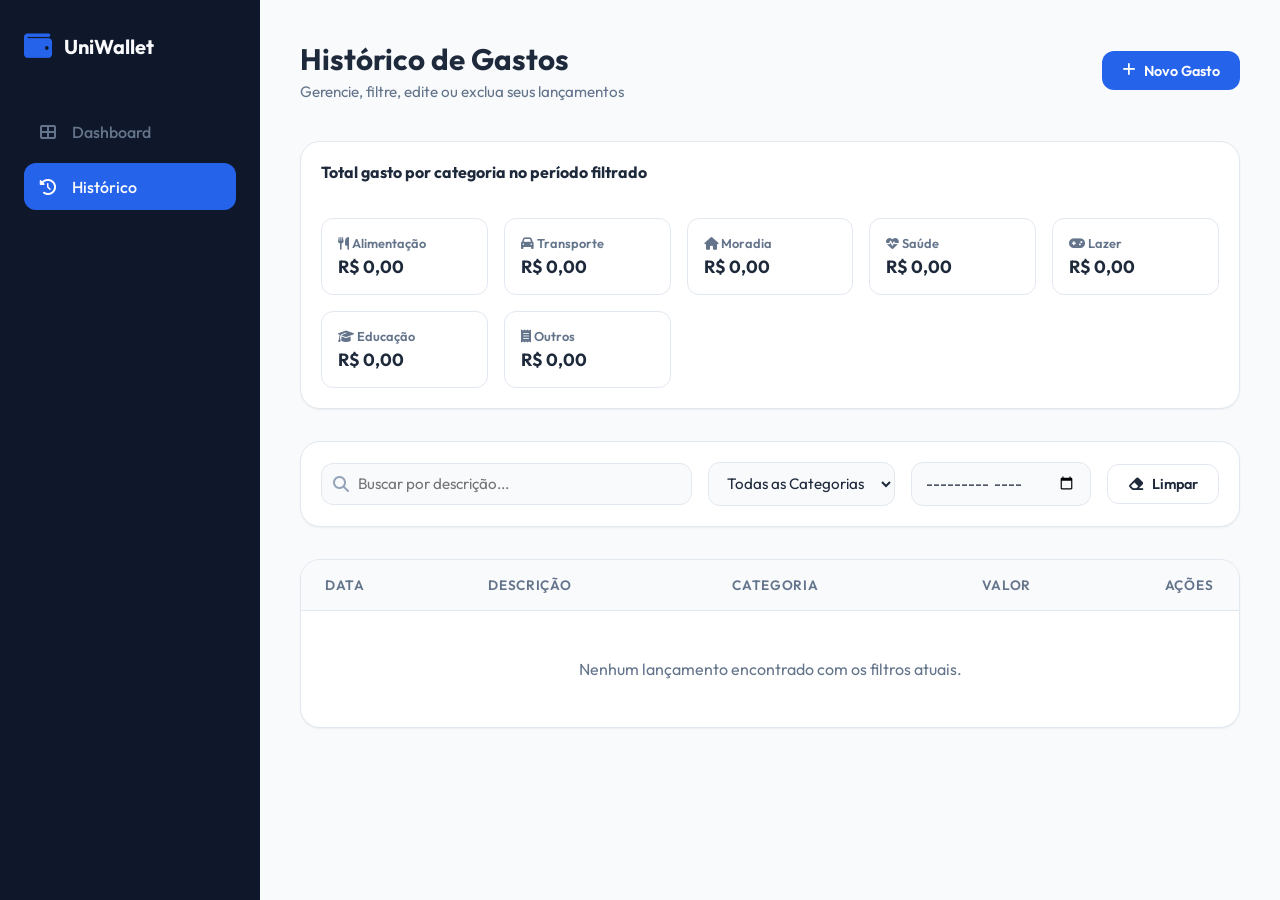
==== historico.html @ f59d824d "Add UniWallet UI, styles and core JS Introduce UniWallet MVP: update README and add responsive UI (i" ====
<!DOCTYPE html>
<html lang="pt-BR">

<head>
    <meta charset="UTF-8">
    <meta name="viewport" content="width=device-width, initial-scale=1.0">
    <title>Histórico de Gastos - UniWallet</title>
    <!-- FontAwesome Icons -->
    <link rel="stylesheet" href="https://cdnjs.cloudflare.com/ajax/libs/font-awesome/6.4.0/css/all.min.css">
    <!-- Custom CSS -->
    <link rel="stylesheet" href="css/style.css">
</head>

<body>
    <div class="app-container">
        <aside class="sidebar">
            <div class="sidebar-logo">
                <i class="fas fa-wallet" style="color: var(--color-blue);"></i>
                <span>UniWallet</span>
            </div>
            <ul class="sidebar-menu">
                <li class="menu-item">
                    <a href="index.html">
                        <i class="fas fa-th-large"></i>
                        <span>Dashboard</span>
                    </a>
                </li>
                <li class="menu-item active">
                    <a href="historico.html">
                        <i class="fas fa-history"></i>
                        <span>Histórico</span>
                    </a>
                </li>
            </ul>
        </aside>

        <main class="main-content">
            <header class="top-header">
                <div class="page-title">
                    <h1>Histórico de Gastos</h1>
                    <p>Gerencie, filtre, edite ou exclua seus lançamentos</p>
                </div>
                <div class="header-actions">
                    <button class="btn btn-primary" id="btn-add-expense-trigger">
                        <i class="fas fa-plus"></i> Novo Gasto
                    </button>
                </div>
            </header>

            <section class="content-block" style="padding: 1.25rem;">
                <h3 style="font-size: 1rem; font-weight: 700; margin-bottom: 0.75rem;">Total gasto por categoria no
                    período filtrado</h3>
                <div class="category-badges-grid" id="category-totals-summary">
                </div>
            </section>

            <section class="filter-bar">
                <div class="search-input-wrapper">
                    <i class="fas fa-search"></i>
                    <input type="text" id="filter-search" class="form-control" placeholder="Buscar por descrição...">
                </div>

                <div style="min-width: 150px;">
                    <select id="filter-category" class="form-control">
                        <option value="">Todas as Categorias</option>
                        <option value="Alimentação">Alimentação</option>
                        <option value="Transporte">Transporte</option>
                        <option value="Moradia">Moradia</option>
                        <option value="Saúde">Saúde</option>
                        <option value="Lazer">Lazer</option>
                        <option value="Educação">Educação</option>
                        <option value="Outros">Outros</option>
                    </select>
                </div>

                <div style="min-width: 150px;">
                    <input type="month" id="filter-month" class="form-control">
                </div>

                <button class="btn btn-secondary" id="btn-clear-filters" title="Limpar Filtros">
                    <i class="fas fa-eraser"></i> Limpar
                </button>
            </section>

            <section class="table-responsive">
                <table class="custom-table">
                    <thead>
                        <tr>
                            <th>Data</th>
                            <th>Descrição</th>
                            <th>Categoria</th>
                            <th>Valor</th>
                            <th style="width: 100px; text-align: center;">Ações</th>
                        </tr>
                    </thead>
                    <tbody id="expenses-table-body">
                        <!-- Linhas renderizadas dinamicamente pelo JS -->
                    </tbody>
                </table>
            </section>
        </main>
    </div>

    <div class="modal-overlay" id="modal-expense-overlay">
        <div class="modal-card">
            <div class="modal-header">
                <h3 id="modal-title">Adicionar Novo Gasto</h3>
                <button class="modal-close" id="modal-expense-close">&times;</button>
            </div>
            <form id="form-expense">
                <div class="modal-body">
                    <input type="hidden" id="expense-id">

                    <div class="form-group">
                        <label for="expense-desc">Descrição</label>
                        <input type="text" id="expense-desc" class="form-control" placeholder="Ex: Mercado mensal"
                            required>
                    </div>

                    <div class="form-group">
                        <label for="expense-value">Valor (R$)</label>
                        <input type="number" id="expense-value" class="form-control" placeholder="0,00" step="0.01"
                            min="0.01" required>
                    </div>

                    <div class="form-group">
                        <label for="expense-category">Categoria</label>
                        <select id="expense-category" class="form-control" required>
                            <option value="" disabled selected>Selecione uma categoria</option>
                            <option value="Alimentação">Alimentação</option>
                            <option value="Transporte">Transporte</option>
                            <option value="Moradia">Moradia</option>
                            <option value="Saúde">Saúde</option>
                            <option value="Lazer">Lazer</option>
                            <option value="Educação">Educação</option>
                            <option value="Outros">Outros</option>
                        </select>
                    </div>

                    <div class="form-group">
                        <label for="expense-date">Data</label>
                        <input type="date" id="expense-date" class="form-control" required>
                    </div>
                </div>
                <div class="modal-footer">
                    <button type="button" class="btn btn-secondary" id="btn-cancel-expense">Cancelar</button>
                    <button type="submit" class="btn btn-primary">Salvar Gasto</button>
                </div>
            </form>
        </div>
    </div>

    <div class="modal-overlay" id="modal-confirm-overlay">
        <div class="modal-card" style="max-width: 400px;">
            <div class="modal-header">
                <h3>Confirmar Exclusão</h3>
                <button class="modal-close" id="modal-confirm-close">&times;</button>
            </div>
            <div class="modal-body">
                <p>Você tem certeza que deseja excluir o gasto <strong id="delete-expense-title"></strong>?</p>
                <p style="font-size: 0.8rem; color: var(--text-secondary); margin-top: 0.5rem;">Esta ação não pode ser
                    desfeita.</p>
            </div>
            <div class="modal-footer">
                <button class="btn btn-secondary" id="btn-confirm-cancel">Cancelar</button>
                <button class="btn btn-danger" id="btn-confirm-delete">Excluir</button>
            </div>
        </div>
    </div>

    <script src="js/storage.js"></script>
    <script src="js/app.js"></script>
    <script src="js/historico.js"></script>
</body>

</html>
---- css/style.css ----
@import url('https://fonts.googleapis.com/css2?family=Outfit:wght@300;400;500;600;700;800&display=swap');

:root {
    --bg-primary: #f8fafc;
    --bg-secondary: #ffffff;
    --bg-sidebar: #0f172a;
    --text-primary: #1e293b;
    --text-secondary: #64748b;
    --text-light: #94a3b8;
    --text-on-sidebar: #f8fafc;

    --color-blue: #2563eb;
    --color-blue-light: #eff6ff;
    --color-green: #10b981;
    --color-green-light: #ecfdf5;
    --color-red: #ef4444;
    --color-red-light: #fef2f2;
    --color-yellow: #f59e0b;
    --color-yellow-light: #fffbeb;
    --color-border: #e2e8f0;

    --shadow-sm: 0 1px 2px 0 rgb(0 0 0 / 0.05);
    --shadow-md: 0 4px 6px -1px rgb(0 0 0 / 0.1), 0 2px 4px -2px rgb(0 0 0 / 0.1);
    --shadow-lg: 0 10px 15px -3px rgb(0 0 0 / 0.1), 0 4px 6px -4px rgb(0 0 0 / 0.1);
    --shadow-xl: 0 20px 25px -5px rgb(0 0 0 / 0.1), 0 8px 10px -6px rgb(0 0 0 / 0.1);

    --border-radius-sm: 0.375rem;
    --border-radius-md: 0.75rem;
    --border-radius-lg: 1.25rem;

    --transition-fast: 0.15s ease;
    --transition-normal: 0.3s cubic-bezier(0.4, 0, 0.2, 1);
}


* {
    margin: 0;
    padding: 0;
    box-sizing: border-box;
    font-family: 'Outfit', sans-serif;
    scrollbar-width: thin;
    scrollbar-color: var(--text-light) transparent;
}

body {
    background-color: var(--bg-primary);
    color: var(--text-primary);
    min-height: 100vh;
    display: flex;
    transition: background-color var(--transition-normal), color var(--transition-normal);
    overflow-x: hidden;
}

/* Sidebar Layout */
.app-container {
    display: flex;
    width: 100%;
    min-height: 100vh;
}

.sidebar {
    width: 260px;
    background-color: var(--bg-sidebar);
    color: var(--text-on-sidebar);
    padding: 2rem 1.5rem;
    display: flex;
    flex-direction: column;
    justify-content: space-between;
    transition: width var(--transition-normal);
    position: fixed;
    height: 100vh;
    z-index: 100;
}

.sidebar-logo {
    display: flex;
    align-items: center;
    gap: 0.75rem;
    font-size: 1.25rem;
    font-weight: 700;
    margin-bottom: 3rem;
}

.sidebar-logo i {
    font-size: 1.75rem;
    color: var(--color-blue);
}

.sidebar-menu {
    list-style: none;
    display: flex;
    flex-direction: column;
    gap: 0.5rem;
    flex-grow: 1;
}

.menu-item a {
    display: flex;
    align-items: center;
    gap: 1rem;
    padding: 0.85rem 1rem;
    color: var(--text-secondary);
    text-decoration: none;
    border-radius: var(--border-radius-md);
    font-weight: 500;
    transition: all var(--transition-fast);
}

.menu-item.active a,
.menu-item a:hover {
    color: var(--text-on-sidebar);
    background-color: rgba(255, 255, 255, 0.05);
}

.menu-item.active a {
    background-color: var(--color-blue);
}

.menu-item.active a i {
    color: white;
}

.sidebar-footer {
    display: flex;
    flex-direction: column;
    gap: 1rem;
    margin-top: auto;
}


/* Main Content Area */
.main-content {
    flex-grow: 1;
    margin-left: 260px;
    padding: 2.5rem;
    min-height: 100vh;
    display: flex;
    flex-direction: column;
    gap: 2rem;
    transition: margin-left var(--transition-normal);
}

/* Header */
.top-header {
    display: flex;
    justify-content: space-between;
    align-items: center;
    margin-bottom: 0.5rem;
}

.page-title h1 {
    font-size: 1.85rem;
    font-weight: 700;
}

.page-title p {
    color: var(--text-secondary);
    font-size: 0.95rem;
    margin-top: 0.25rem;
}

.header-actions {
    display: flex;
    align-items: center;
    gap: 1rem;
}

/* Buttons */
.btn {
    display: inline-flex;
    align-items: center;
    gap: 0.5rem;
    padding: 0.65rem 1.25rem;
    border-radius: var(--border-radius-md);
    font-weight: 600;
    cursor: pointer;
    border: none;
    transition: all var(--transition-fast);
    font-size: 0.9rem;
}

.btn:active {
    transform: scale(0.97);
}

.btn-primary {
    background-color: var(--color-blue);
    color: white;
}

.btn-primary:hover {
    background-color: #1d4ed8;
    box-shadow: 0 4px 12px rgba(37, 99, 235, 0.2);
}

.btn-secondary {
    background-color: var(--bg-secondary);
    color: var(--text-primary);
    border: 1px solid var(--color-border);
}

.btn-secondary:hover {
    background-color: var(--bg-primary);
}

.btn-danger {
    background-color: var(--color-red-light);
    color: var(--color-red);
}

.btn-danger:hover {
    background-color: var(--color-red);
    color: white;
}

/* Cards Section */
.stats-grid {
    display: grid;
    grid-template-columns: repeat(auto-fit, minmax(220px, 1fr));
    gap: 1.5rem;
}

.stat-card {
    background-color: var(--bg-secondary);
    border-radius: var(--border-radius-lg);
    padding: 1.5rem;
    border: 1px solid var(--color-border);
    box-shadow: var(--shadow-sm);
    display: flex;
    align-items: center;
    justify-content: space-between;
    transition: transform var(--transition-fast), box-shadow var(--transition-fast);
}

.stat-card:hover {
    transform: translateY(-2px);
    box-shadow: var(--shadow-md);
}

.stat-info {
    display: flex;
    flex-direction: column;
    gap: 0.35rem;
}

.stat-label {
    font-size: 0.85rem;
    font-weight: 600;
    color: var(--text-secondary);
    text-transform: uppercase;
    letter-spacing: 0.05em;
}

.stat-value {
    font-size: 1.65rem;
    font-weight: 700;
}

.stat-icon {
    width: 48px;
    height: 48px;
    border-radius: var(--border-radius-md);
    display: flex;
    align-items: center;
    justify-content: center;
    font-size: 1.35rem;
}

.stat-icon.blue {
    background-color: var(--color-blue-light);
    color: var(--color-blue);
}

.stat-icon.green {
    background-color: var(--color-green-light);
    color: var(--color-green);
}

.stat-icon.red {
    background-color: var(--color-red-light);
    color: var(--color-red);
}

.stat-icon.yellow {
    background-color: var(--color-yellow-light);
    color: var(--color-yellow);
}

/* Charts and Lists Grid */
.dashboard-grid {
    display: grid;
    grid-template-columns: 1.6fr 1fr;
    gap: 1.5rem;
}

@media (max-width: 1024px) {
    .dashboard-grid {
        grid-template-columns: 1fr;
    }
}

.content-block {
    background-color: var(--bg-secondary);
    border-radius: var(--border-radius-lg);
    padding: 1.75rem;
    border: 1px solid var(--color-border);
    box-shadow: var(--shadow-sm);
    display: flex;
    flex-direction: column;
    gap: 1.5rem;
}

.block-header {
    display: flex;
    justify-content: space-between;
    align-items: center;
}

.block-header h2 {
    font-size: 1.2rem;
    font-weight: 700;
}

.chart-container {
    position: relative;
    width: 100%;
    min-height: 280px;
    display: flex;
    align-items: center;
    justify-content: center;
}

/* Recent Transactions List */
.recent-list {
    display: flex;
    flex-direction: column;
    gap: 1rem;
}

.transaction-item {
    display: flex;
    justify-content: space-between;
    align-items: center;
    padding: 0.85rem 1rem;
    background-color: var(--bg-primary);
    border-radius: var(--border-radius-md);
    border-left: 4px solid var(--color-blue);
    transition: transform var(--transition-fast);
}

.transaction-item:hover {
    transform: translateX(4px);
}

.transaction-item.Alimentação {
    border-left-color: #f59e0b;
}

.transaction-item.Transporte {
    border-left-color: #3b82f6;
}

.transaction-item.Moradia {
    border-left-color: #8b5cf6;
}

.transaction-item.Saúde {
    border-left-color: #10b981;
}

.transaction-item.Lazer {
    border-left-color: #ec4899;
}

.transaction-item.Educação {
    border-left-color: #6366f1;
}

.transaction-item.Outros {
    border-left-color: #64748b;
}

.transaction-info {
    display: flex;
    flex-direction: column;
    gap: 0.2rem;
}

.transaction-name {
    font-weight: 600;
    font-size: 0.95rem;
}

.transaction-meta {
    display: flex;
    align-items: center;
    gap: 0.75rem;
    font-size: 0.8rem;
    color: var(--text-secondary);
}

.tag {
    padding: 0.15rem 0.5rem;
    border-radius: 50px;
    font-weight: 500;
    font-size: 0.75rem;
}

.tag-orange {
    background-color: var(--color-yellow-light);
    color: var(--color-yellow);
}

.transaction-val {
    font-weight: 700;
    font-size: 1rem;
    color: var(--color-red);
}

/* Modal Styling */
.modal-overlay {
    position: fixed;
    top: 0;
    left: 0;
    width: 100vw;
    height: 100vh;
    background: rgba(15, 23, 42, 0.6);
    backdrop-filter: blur(4px);
    display: flex;
    align-items: center;
    justify-content: center;
    z-index: 1000;
    opacity: 0;
    pointer-events: none;
    transition: opacity var(--transition-normal);
}

.modal-overlay.active {
    opacity: 1;
    pointer-events: auto;
}

.modal-card {
    background-color: var(--bg-secondary);
    border-radius: var(--border-radius-lg);
    width: 90%;
    max-width: 480px;
    box-shadow: var(--shadow-xl);
    transform: translateY(20px);
    transition: transform var(--transition-normal);
    overflow: hidden;
}

.modal-overlay.active .modal-card {
    transform: translateY(0);
}

.modal-header {
    padding: 1.5rem;
    border-bottom: 1px solid var(--color-border);
    display: flex;
    justify-content: space-between;
    align-items: center;
}

.modal-header h3 {
    font-size: 1.25rem;
    font-weight: 700;
}

.modal-close {
    background: none;
    border: none;
    font-size: 1.5rem;
    cursor: pointer;
    color: var(--text-secondary);
    transition: color var(--transition-fast);
}

.modal-close:hover {
    color: var(--text-primary);
}

.modal-body {
    padding: 1.5rem;
}

/* Forms */
.form-group {
    margin-bottom: 1.25rem;
}

.form-group label {
    display: block;
    font-size: 0.85rem;
    font-weight: 600;
    margin-bottom: 0.5rem;
    color: var(--text-secondary);
}

.form-control {
    width: 100%;
    padding: 0.65rem 0.85rem;
    border-radius: var(--border-radius-md);
    border: 1px solid var(--color-border);
    background-color: var(--bg-primary);
    color: var(--text-primary);
    font-size: 0.95rem;
    outline: none;
    transition: border-color var(--transition-fast), box-shadow var(--transition-fast);
}

.form-control:focus {
    border-color: var(--color-blue);
    box-shadow: 0 0 0 3px rgba(37, 99, 235, 0.15);
}

.modal-footer {
    padding: 1.25rem 1.5rem;
    border-top: 1px solid var(--color-border);
    display: flex;
    justify-content: flex-end;
    gap: 0.75rem;
}

/* Toast Notifications */
.toast-container {
    position: fixed;
    bottom: 2rem;
    right: 2rem;
    display: flex;
    flex-direction: column;
    gap: 0.75rem;
    z-index: 2000;
}

.toast {
    background-color: var(--bg-secondary);
    color: var(--text-primary);
    padding: 1rem 1.5rem;
    border-radius: var(--border-radius-md);
    box-shadow: var(--shadow-lg);
    border-left: 4px solid var(--color-blue);
    display: flex;
    align-items: center;
    gap: 0.75rem;
    font-weight: 500;
    animation: slideIn 0.3s forwards, fadeOut 0.3s 2.7s forwards;
    pointer-events: none;
}

.toast.success {
    border-left-color: var(--color-green);
}

.toast.error {
    border-left-color: var(--color-red);
}

@keyframes slideIn {
    from {
        transform: translateY(100px);
        opacity: 0;
    }

    to {
        transform: translateY(0);
        opacity: 1;
    }
}

@keyframes fadeOut {
    from {
        opacity: 1;
    }

    to {
        opacity: 0;
    }
}

/* History Page Layout */
.filter-bar {
    display: flex;
    gap: 1rem;
    flex-wrap: wrap;
    align-items: center;
    background-color: var(--bg-secondary);
    padding: 1.25rem;
    border-radius: var(--border-radius-lg);
    border: 1px solid var(--color-border);
    box-shadow: var(--shadow-sm);
}

.search-input-wrapper {
    position: relative;
    flex-grow: 1;
    min-width: 200px;
}

.search-input-wrapper i {
    position: absolute;
    left: 0.75rem;
    top: 50%;
    transform: translateY(-50%);
    color: var(--text-light);
}

.search-input-wrapper input {
    padding-left: 2.25rem;
}

.table-responsive {
    width: 100%;
    overflow-x: auto;
    background-color: var(--bg-secondary);
    border-radius: var(--border-radius-lg);
    border: 1px solid var(--color-border);
    box-shadow: var(--shadow-sm);
}

.custom-table {
    width: 100%;
    border-collapse: collapse;
    text-align: left;
}

.custom-table th,
.custom-table td {
    padding: 1rem 1.5rem;
    border-bottom: 1px solid var(--color-border);
}

.custom-table th {
    background-color: var(--bg-primary);
    font-weight: 600;
    color: var(--text-secondary);
    font-size: 0.85rem;
    text-transform: uppercase;
    letter-spacing: 0.05em;
}

.custom-table tr:last-child td {
    border-bottom: none;
}

.custom-table tbody tr {
    transition: background-color var(--transition-fast);
}

.custom-table tbody tr:hover {
    background-color: var(--bg-primary);
}

.action-btns {
    display: flex;
    gap: 0.5rem;
}

.btn-icon {
    width: 32px;
    height: 32px;
    display: flex;
    align-items: center;
    justify-content: center;
    border-radius: var(--border-radius-sm);
    border: none;
    cursor: pointer;
    transition: all var(--transition-fast);
    font-size: 0.9rem;
}

.btn-icon-edit {
    background-color: var(--color-blue-light);
    color: var(--color-blue);
}

.btn-icon-edit:hover {
    background-color: var(--color-blue);
    color: white;
}

.btn-icon-delete {
    background-color: var(--color-red-light);
    color: var(--color-red);
}

.btn-icon-delete:hover {
    background-color: var(--color-red);
    color: white;
}

/* Category Indicators Grid (Historico) */
.category-badges-grid {
    display: grid;
    grid-template-columns: repeat(auto-fit, minmax(140px, 1fr));
    gap: 1rem;
}

.category-badge-card {
    background-color: var(--bg-secondary);
    padding: 1rem;
    border-radius: var(--border-radius-md);
    border: 1px solid var(--color-border);
    display: flex;
    flex-direction: column;
    gap: 0.25rem;
}

.category-badge-card .category-name {
    font-size: 0.8rem;
    font-weight: 600;
    color: var(--text-secondary);
}

.category-badge-card .category-total {
    font-size: 1.1rem;
    font-weight: 700;
}

/* Onboarding Landing Page */
.landing-hero {
    display: flex;
    flex-direction: column;
    align-items: center;
    justify-content: center;
    text-align: center;
    max-width: 680px;
    margin: 4rem auto;
    gap: 1.5rem;
}

.landing-hero h1 {
    font-size: 3rem;
    font-weight: 800;
    line-height: 1.15;
    background: linear-gradient(135deg, var(--color-blue), var(--color-green));
    -webkit-background-clip: text;
    background-clip: text;
    -webkit-text-fill-color: transparent;
}

.landing-hero p {
    font-size: 1.15rem;
    color: var(--text-secondary);
    line-height: 1.6;
}

.features-grid {
    display: grid;
    grid-template-columns: repeat(auto-fit, minmax(280px, 1fr));
    gap: 2rem;
    margin: 3rem 0;
}

.feature-card {
    background-color: var(--bg-secondary);
    border-radius: var(--border-radius-lg);
    padding: 2rem;
    border: 1px solid var(--color-border);
    box-shadow: var(--shadow-sm);
    display: flex;
    flex-direction: column;
    gap: 1rem;
}

.feature-card i {
    font-size: 2rem;
    color: var(--color-blue);
}

.feature-card h3 {
    font-size: 1.25rem;
    font-weight: 700;
}

.feature-card p {
    color: var(--text-secondary);
    line-height: 1.5;
}

/* Responsive elements */
@media (max-width: 768px) {
    body {
        flex-direction: column;
    }

    .sidebar {
        width: 100%;
        height: auto;
        position: relative;
        padding: 1.25rem 1rem;
        flex-direction: row;
        align-items: center;
        justify-content: space-between;
    }

    .sidebar-logo {
        margin-bottom: 0;
    }

    .sidebar-menu {
        display: none;
        /* Can be handled as a drawer or dropdown if needed, for simplicity we keep it clean or make a horizontal menu */
    }

    .sidebar-horizontal-menu {
        display: flex;
        gap: 0.5rem;
    }

    .sidebar-footer {
        display: none;
    }

    .main-content {
        margin-left: 0;
        padding: 1.25rem;
    }

    .landing-hero h1 {
        font-size: 2.25rem;
    }
}
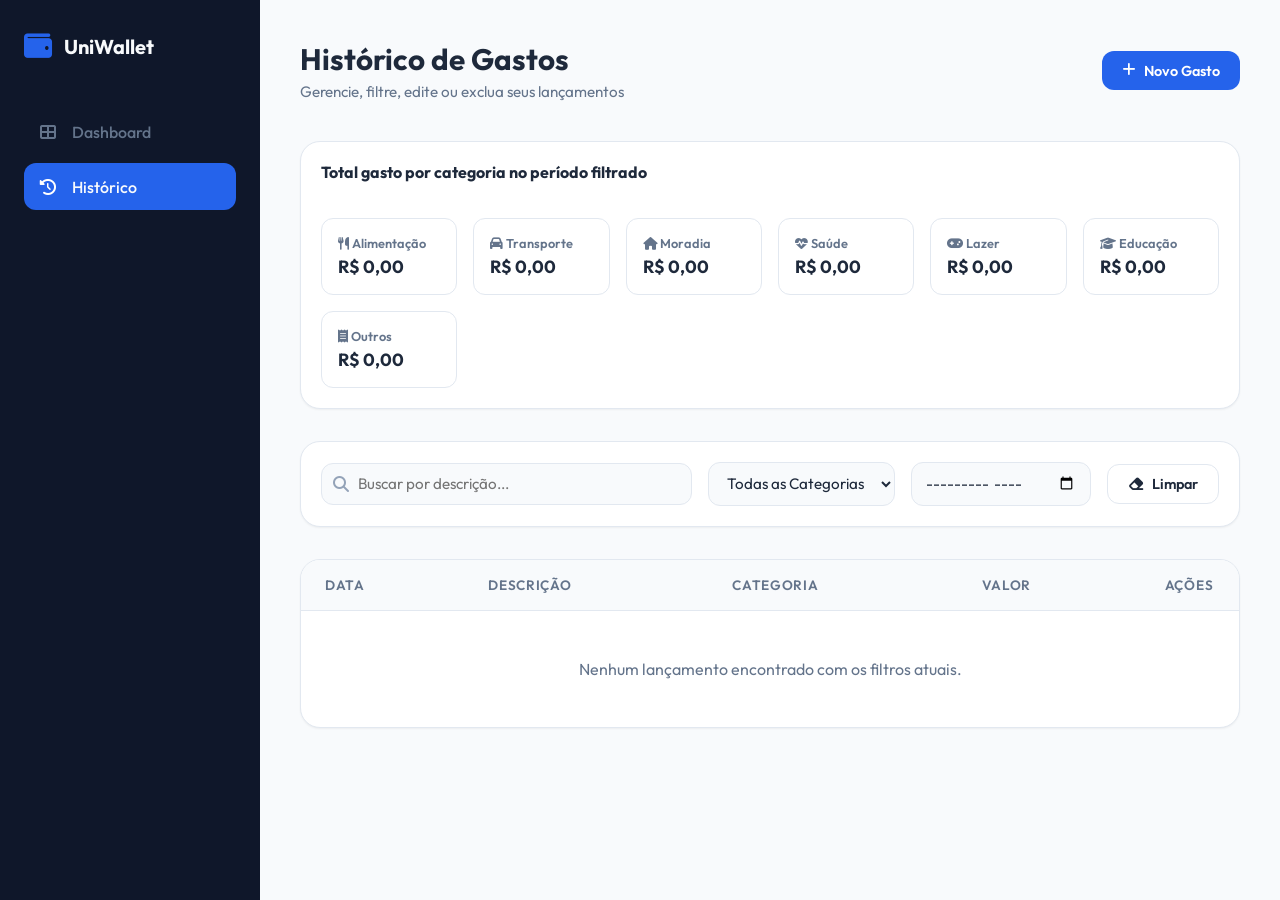
==== commit bae5f144: "Add SVG favicons, responsive header and JS fixes Adjust responsive styles: convert sidebar to a fixe" ====
--- a/historico.html
+++ b/historico.html
@@ -5,6 +5,8 @@
     <meta charset="UTF-8">
     <meta name="viewport" content="width=device-width, initial-scale=1.0">
     <title>Histórico de Gastos - UniWallet</title>
+    <!-- Favicon SVG -->
+    <link rel="icon" type="image/svg+xml" href="data:image/svg+xml,<svg xmlns='http://www.w3.org/2000/svg' viewBox='0 0 24 24' fill='%232563eb'><path d='M21 18v1c0 1.1-.9 2-2 2H5c-1.11 0-2-.9-2-2V5c0-1.1.89-2 2-2h14c1.1 0 2 .9 2 2v1h-9c-1.11 0-2-.9-2-2v8c0 1.1.89 2 2 2h9zm-9-2h10V8H12v8zm4-2.5c-.83 0-1.5-.67-1.5-1.5s.67-1.5 1.5-1.5 1.5.67 1.5 1.5-.67 1.5-1.5 1.5z'/></svg>">
     <!-- FontAwesome Icons -->
     <link rel="stylesheet" href="https://cdnjs.cloudflare.com/ajax/libs/font-awesome/6.4.0/css/all.min.css">
     <!-- Custom CSS -->
--- a/css/style.css
+++ b/css/style.css
@@ -422,8 +422,8 @@
     position: fixed;
     top: 0;
     left: 0;
-    width: 100vw;
-    height: 100vh;
+    right: 0;
+    bottom: 0;
     background: rgba(15, 23, 42, 0.6);
     backdrop-filter: blur(4px);
     display: flex;
@@ -693,7 +693,7 @@
 /* Category Indicators Grid (Historico) */
 .category-badges-grid {
     display: grid;
-    grid-template-columns: repeat(auto-fit, minmax(140px, 1fr));
+    grid-template-columns: repeat(auto-fit, minmax(120px, 1fr));
     gap: 1rem;
 }
 
@@ -787,26 +787,35 @@
 
     .sidebar {
         width: 100%;
-        height: auto;
-        position: relative;
-        padding: 1.25rem 1rem;
+        height: 60px;
+        position: fixed;
+        top: 0;
+        left: 0;
+        right: 0;
+        padding: 0 1.25rem;
         flex-direction: row;
         align-items: center;
         justify-content: space-between;
+        z-index: 1000;
+        border-bottom: 1px solid var(--color-border);
     }
 
     .sidebar-logo {
         margin-bottom: 0;
+        font-size: 1.1rem;
     }
 
     .sidebar-menu {
-        display: none;
-        /* Can be handled as a drawer or dropdown if needed, for simplicity we keep it clean or make a horizontal menu */
-    }
-
-    .sidebar-horizontal-menu {
         display: flex;
+        flex-direction: row;
         gap: 0.5rem;
+        flex-grow: 0;
+    }
+
+    .menu-item a {
+        padding: 0.4rem 0.65rem;
+        font-size: 0.8rem;
+        gap: 0.35rem;
     }
 
     .sidebar-footer {
@@ -815,10 +824,35 @@
 
     .main-content {
         margin-left: 0;
-        padding: 1.25rem;
-    }
-
-    .landing-hero h1 {
-        font-size: 2.25rem;
+        margin-top: 60px;
+        padding: 1rem;
+        width: 100%;
+        overflow-x: hidden;
+    }
+
+    .top-header {
+        flex-direction: column;
+        align-items: flex-start;
+        gap: 1rem;
+    }
+
+    .header-actions {
+        width: 100%;
+        justify-content: flex-start;
+        gap: 0.5rem;
+    }
+
+    .header-actions .btn {
+        flex-grow: 1;
+        justify-content: center;
+    }
+
+    .filter-bar {
+        padding: 1rem;
+        gap: 0.75rem;
+    }
+
+    .filter-bar > * {
+        width: 100% !important;
     }
 }
